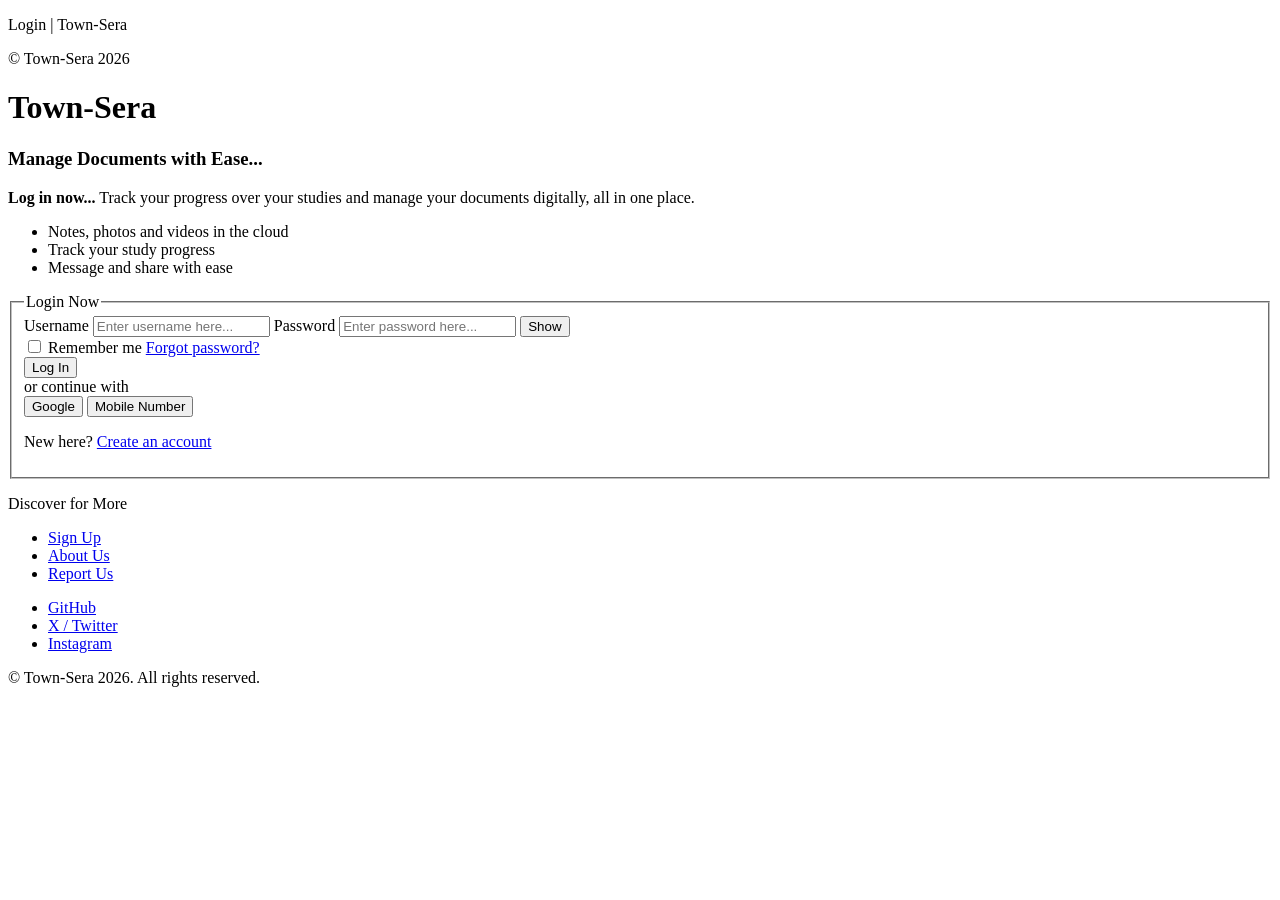
==== index.html @ 2b78e5e0 "Index.html(Login Page) Added" ====
<!DOCTYPE html>
<html lang="en">
<head>
    <meta charset="UTF-8">
    <meta name="viewport" content="width=device-width, initial-scale=1.0">
    <meta name="description" content="Town-Sera - log in to track your study progress and manage your documents digitally.">
    <title>Login | Town-Sera</title>
    <link rel="stylesheet" href="Frontend/style.css">
</head>
<body>
    <header>
        <div id="headeritems">
            <p>Login | Town-Sera</p>
            <p id="itemcopyright">&copy; Town-Sera 2026</p>
        </div>
        <div id="headts">
            <h1>Town-Sera</h1>
            <h3>Manage Documents with Ease...</h3>
        </div>
    </header>

    <main>
        <div id="container">
            <div id="loginpara">
                <strong>Log in now...</strong>
                Track your progress over your studies and manage your documents digitally, all in one place.
                <ul class="features">
                    <li>Notes, photos and videos in the cloud</li>
                    <li>Track your study progress</li>
                    <li>Message and share with ease</li>
                </ul>
            </div>

            <fieldset>
                <legend>Login Now</legend>
                <form method="post" id="formitems">
                    <label class="formlabel" for="username">Username
                        <input type="text" id="username" name="username" placeholder="Enter username here..." autocomplete="username" required>
                    </label>

                    <label class="formlabel" for="password">Password
                        <span class="pw-wrap">
                            <input type="password" id="password" name="password" placeholder="Enter password here..." autocomplete="current-password" required>
                            <button type="button" id="togglepw" aria-label="Show or hide password">Show</button>
                        </span>
                    </label>

                    <div class="row">
                        <label id="checkbox">
                            <input type="checkbox" name="remember"> Remember me
                        </label>
                        <a href="#">Forgot password?</a>
                    </div>

                    <button type="submit">Log In</button>

                    <div class="divider">or continue with</div>

                    <div class="alt-login">
                        <button type="button" class="alt-btn">Google</button>
                        <button type="button" class="alt-btn">Mobile Number</button>
                    </div>

                    <p class="signup-note">New here? <a class="inline-link" href="Frontend/signup.html">Create an account</a></p>
                </form>
            </fieldset>
        </div>
    </main>

    <footer>
        <p>Discover for More</p>
        <div id="footermenu">
            <ul>
                <li><a href="Frontend/signup.html">Sign Up</a></li>
                <li><a href="Frontend/about.html">About Us</a></li>
                <li><a href="Frontend/reportus.html">Report Us</a></li>
            </ul>
            <ul>
                <li><a href="https://github.com/harshitverma21180002-gif" target="_blank" rel="noopener">GitHub</a></li>
                <li><a href="#">X / Twitter</a></li>
                <li><a href="https://www.instagram.com/harshit_kumar_.11/" target="_blank" rel="noopener">Instagram</a></li>
            </ul>
        </div>
        <p class="footnote">&copy; Town-Sera 2026. All rights reserved.</p>
    </footer>

    <script>
        // Show / hide password
        const pw = document.getElementById("password");
        const btn = document.getElementById("togglepw");
        btn.addEventListener("click", () => {
            const hidden = pw.type === "password";
            pw.type = hidden ? "text" : "password";
            btn.textContent = hidden ? "Hide" : "Show";
        });
    </script>
</body>
</html>
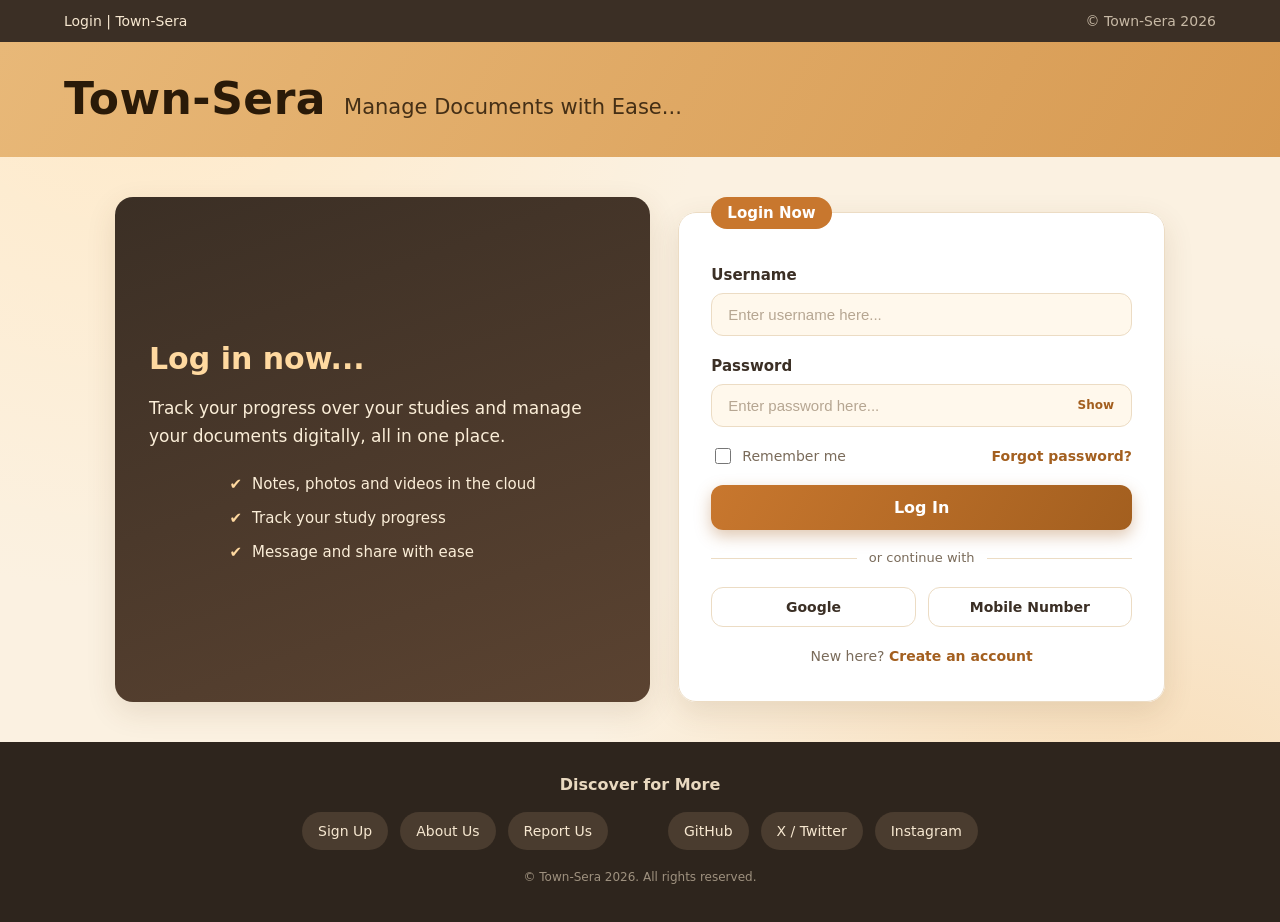
==== commit 70c81ce8: "css file-path assigned after Css(DIR)" ====
--- a/index.html
+++ b/index.html
@@ -5,7 +5,7 @@
     <meta name="viewport" content="width=device-width, initial-scale=1.0">
     <meta name="description" content="Town-Sera - log in to track your study progress and manage your documents digitally.">
     <title>Login | Town-Sera</title>
-    <link rel="stylesheet" href="Frontend/style.css">
+    <link rel="stylesheet" href="Frontend/css/style.css">
 </head>
 <body>
     <header>
--- a/Frontend/css/style.css
+++ b/Frontend/css/style.css
@@ -0,0 +1,301 @@
+/* ===== Town-Sera : Login page ===== */
+:root {
+    --bg: #fbf1e1;
+    --bg-soft: #fff8ec;
+    --card: #ffffff;
+    --ink: #2a2118;
+    --muted: #7a6b5a;
+    --brand: #c8772e;
+    --brand-dark: #a35f1f;
+    --accent: #3b2f25;
+    --line: #ecdcc4;
+    --radius: 18px;
+    --shadow: 0 10px 30px rgba(90, 60, 20, 0.12);
+}
+
+*, *::before, *::after {
+    box-sizing: border-box;
+}
+
+html { scroll-behavior: smooth; }
+
+body {
+    margin: 0;
+    min-height: 100vh;
+    display: flex;
+    flex-direction: column;
+    font-family: "Segoe UI", system-ui, -apple-system, Roboto, sans-serif;
+    color: var(--ink);
+    background:
+        radial-gradient(circle at 10% 0%, #ffe9c7 0, transparent 40%),
+        radial-gradient(circle at 90% 100%, #f7d9b0 0, transparent 40%),
+        var(--bg);
+    line-height: 1.6;
+}
+
+/* ===== Header ===== */
+#headeritems {
+    display: flex;
+    align-items: center;
+    justify-content: space-between;
+    padding: 10px 5%;
+    background: var(--accent);
+    color: #f6e7d0;
+    font-size: 14px;
+}
+#headeritems p { margin: 0; }
+#itemcopyright { opacity: 0.75; }
+
+#headts {
+    display: flex;
+    align-items: baseline;
+    flex-wrap: wrap;
+    gap: 6px 18px;
+    padding: 22px 5%;
+    background: linear-gradient(120deg, #e8b878, #d79a52);
+    color: #2a1a08;
+}
+#headts h1 {
+    margin: 0;
+    font-size: clamp(30px, 5vw, 44px);
+    letter-spacing: 0.5px;
+}
+#headts h3 {
+    margin: 0;
+    font-size: clamp(15px, 2.4vw, 21px);
+    font-weight: 500;
+    opacity: 0.85;
+}
+
+/* ===== Main ===== */
+main {
+    flex: 1;
+    padding: 40px 5%;
+}
+
+#container {
+    max-width: 1050px;
+    margin: 0 auto;
+    display: grid;
+    grid-template-columns: 1.1fr 1fr;
+    gap: 28px;
+    align-items: stretch;
+}
+
+/* Intro panel */
+#loginpara {
+    margin: 0;
+    padding: 40px 34px;
+    border-radius: var(--radius);
+    background: linear-gradient(160deg, #3b2f25, #5b4331);
+    color: #fbeed8;
+    font-size: 17px;
+    box-shadow: var(--shadow);
+    display: flex;
+    flex-direction: column;
+    justify-content: center;
+    transition: transform 0.4s ease;
+}
+#loginpara:hover { transform: translateY(-4px); }
+#loginpara strong {
+    display: block;
+    font-size: 30px;
+    margin-bottom: 12px;
+    color: #ffd9a0;
+}
+.features {
+    list-style: none;
+    padding: 0;
+    margin: 22px 0 0;
+    display: grid;
+    gap: 10px;
+    font-size: 15px;
+}
+.features li::before {
+    content: "✔";
+    margin-right: 10px;
+    color: #ffd9a0;
+}
+
+/* Login card */
+fieldset {
+    margin: 0;
+    padding: 34px 32px;
+    border: 1px solid var(--line);
+    border-radius: var(--radius);
+    background: var(--card);
+    box-shadow: var(--shadow);
+}
+legend {
+    padding: 4px 16px;
+    font-weight: 700;
+    color: #fff;
+    background: var(--brand);
+    border-radius: 999px;
+    font-size: 15px;
+}
+
+#formitems { display: grid; gap: 18px; }
+
+.formlabel {
+    display: grid;
+    gap: 6px;
+    font-size: 15px;
+    font-weight: 600;
+    color: var(--accent);
+}
+
+form input[type="text"],
+form input[type="password"] {
+    width: 100%;
+    padding: 12px 16px;
+    font-size: 15px;
+    border: 1.5px solid var(--line);
+    border-radius: 12px;
+    background: var(--bg-soft);
+    color: var(--ink);
+    transition: border-color 0.2s, box-shadow 0.2s, background 0.2s;
+}
+form input::placeholder { color: #b6a692; }
+form input:focus {
+    outline: none;
+    border-color: var(--brand);
+    background: #fff;
+    box-shadow: 0 0 0 4px rgba(200, 119, 46, 0.18);
+}
+
+.pw-wrap { position: relative; }
+.pw-wrap input { padding-right: 70px; }
+#togglepw {
+    position: absolute;
+    right: 8px;
+    top: 50%;
+    transform: translateY(-50%);
+    padding: 6px 10px;
+    font-size: 12px;
+    background: transparent;
+    color: var(--brand-dark);
+    border: none;
+    border-radius: 8px;
+    cursor: pointer;
+    font-weight: 600;
+}
+#togglepw:hover { background: #f7e6cf; }
+
+.row {
+    display: flex;
+    justify-content: space-between;
+    align-items: center;
+    flex-wrap: wrap;
+    gap: 8px;
+    font-size: 14px;
+}
+#checkbox {
+    display: inline-flex;
+    align-items: center;
+    gap: 8px;
+    cursor: pointer;
+    color: var(--muted);
+}
+#checkbox input { accent-color: var(--brand); width: 16px; height: 16px; }
+.row a, .inline-link {
+    color: var(--brand-dark);
+    background: none;
+    padding: 0;
+    font-weight: 600;
+}
+.row a:hover { text-decoration: underline; }
+
+button { font-family: inherit; }
+button[type="submit"] {
+    padding: 13px 20px;
+    font-size: 16px;
+    font-weight: 700;
+    color: #fff;
+    background: linear-gradient(120deg, var(--brand), var(--brand-dark));
+    border: none;
+    border-radius: 12px;
+    cursor: pointer;
+    box-shadow: 0 6px 16px rgba(163, 95, 31, 0.35);
+    transition: transform 0.15s, box-shadow 0.15s;
+}
+button[type="submit"]:hover {
+    transform: translateY(-2px);
+    box-shadow: 0 10px 22px rgba(163, 95, 31, 0.4);
+}
+button[type="submit"]:active { transform: translateY(0); }
+
+.divider {
+    display: flex;
+    align-items: center;
+    gap: 12px;
+    color: var(--muted);
+    font-size: 13px;
+}
+.divider::before, .divider::after {
+    content: "";
+    flex: 1;
+    height: 1px;
+    background: var(--line);
+}
+
+.alt-login { display: grid; grid-template-columns: 1fr 1fr; gap: 12px; }
+.alt-btn {
+    padding: 11px 10px;
+    font-size: 14px;
+    font-weight: 600;
+    color: var(--accent);
+    background: #fff;
+    border: 1.5px solid var(--line);
+    border-radius: 12px;
+    cursor: pointer;
+    transition: background 0.2s, border-color 0.2s;
+}
+.alt-btn:hover { background: var(--bg-soft); border-color: var(--brand); }
+
+.signup-note {
+    margin: 0;
+    text-align: center;
+    font-size: 14px;
+    color: var(--muted);
+}
+
+/* ===== Footer ===== */
+footer {
+    background: #2e251d;
+    color: #e9d9c0;
+    padding: 30px 5% 20px;
+    text-align: center;
+}
+footer p { margin: 0 0 14px; font-size: 16px; font-weight: 600; }
+#footermenu {
+    display: flex;
+    justify-content: center;
+    flex-wrap: wrap;
+    gap: 14px 60px;
+}
+ul { list-style: none; margin: 0; padding: 0; display: flex; gap: 12px; flex-wrap: wrap; justify-content: center; }
+footer a {
+    display: inline-block;
+    padding: 8px 16px;
+    border-radius: 999px;
+    background: #4a3c2f;
+    color: #f6e7d0;
+    text-decoration: none;
+    font-size: 14px;
+    transition: background 0.2s, transform 0.2s;
+}
+footer a:hover { background: var(--brand); transform: translateY(-2px); }
+.footnote { margin-top: 18px; font-size: 12px; opacity: 0.6; font-weight: 400; }
+
+a { text-decoration: none; }
+
+/* ===== Responsive ===== */
+@media (max-width: 820px) {
+    #container { grid-template-columns: 1fr; }
+    #loginpara { padding: 28px 22px; }
+    fieldset { padding: 26px 20px; }
+}
+@media (prefers-reduced-motion: reduce) {
+    * { transition: none !important; }
+}
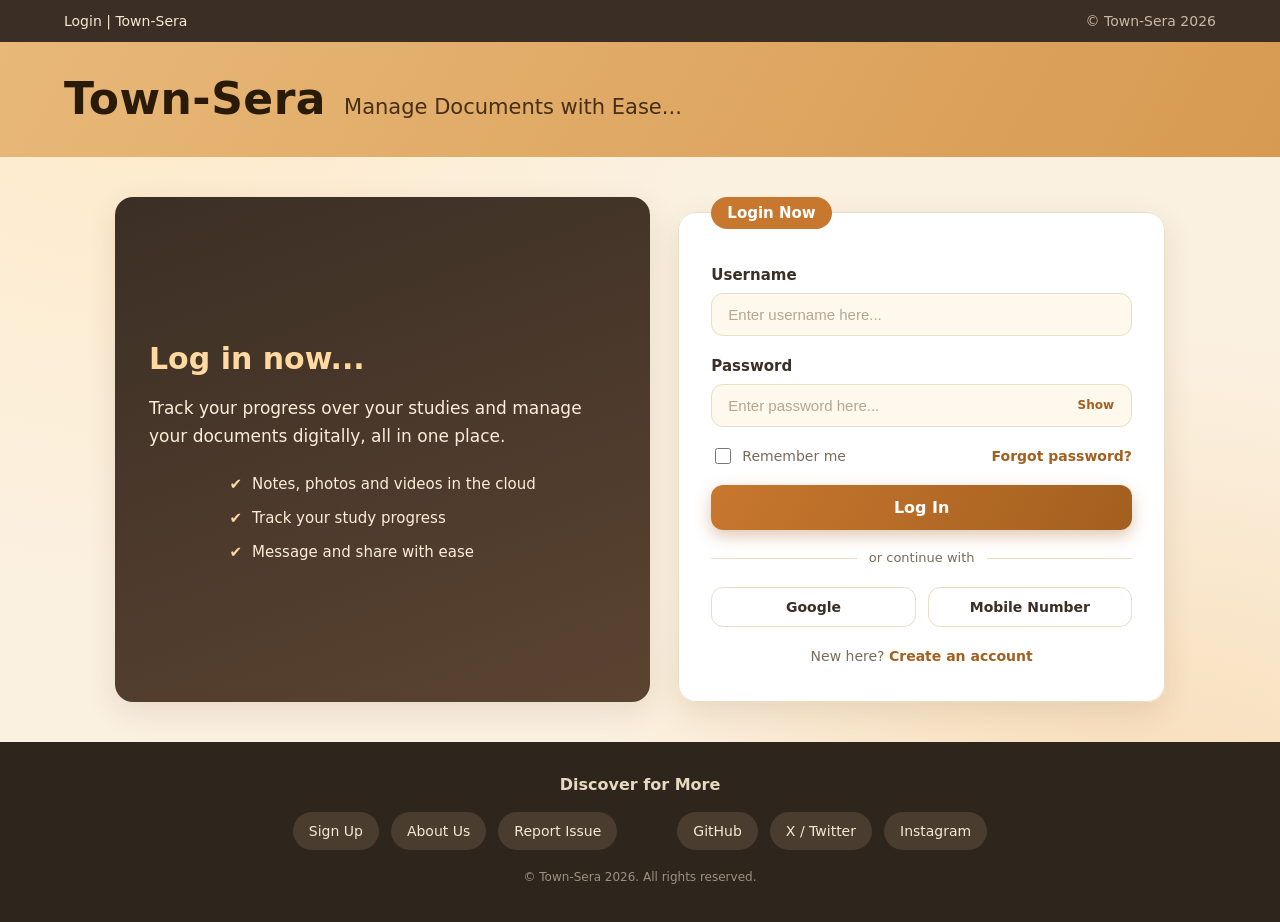
==== commit bcf2a50d: "Button not opening Problem Solved(by JS and HTML)" ====
--- a/index.html
+++ b/index.html
@@ -58,7 +58,7 @@
 
                     <div class="alt-login">
                         <button type="button" class="alt-btn">Google</button>
-                        <button type="button" class="alt-btn">Mobile Number</button>
+                        <button type="button" class="alt-btn" id="mobilelogin">Mobile Number</button>
                     </div>
 
                     <p class="signup-note">New here? <a class="inline-link" href="Frontend/signup.html">Create an account</a></p>
@@ -73,10 +73,10 @@
             <ul>
                 <li><a href="Frontend/signup.html">Sign Up</a></li>
                 <li><a href="Frontend/about.html">About Us</a></li>
-                <li><a href="Frontend/reportus.html">Report Us</a></li>
+                <li><a href="Frontend/reportus.html">Report Issue</a></li>
             </ul>
             <ul>
-                <li><a href="https://github.com/harshitverma21180002-gif" target="_blank" rel="noopener">GitHub</a></li>
+                <li><a href="https://github.com/harshitkumar0002" target="_blank" rel="noopener">GitHub</a></li>
                 <li><a href="#">X / Twitter</a></li>
                 <li><a href="https://www.instagram.com/harshit_kumar_.11/" target="_blank" rel="noopener">Instagram</a></li>
             </ul>
@@ -93,6 +93,11 @@
             pw.type = hidden ? "text" : "password";
             btn.textContent = hidden ? "Hide" : "Show";
         });
+
+        // Open mobile login page
+        document.getElementById("mobilelogin").addEventListener("click", () => {
+            window.location.href = "Frontend/mobile-login.html";
+        });
     </script>
 </body>
-</html>
+</html>
